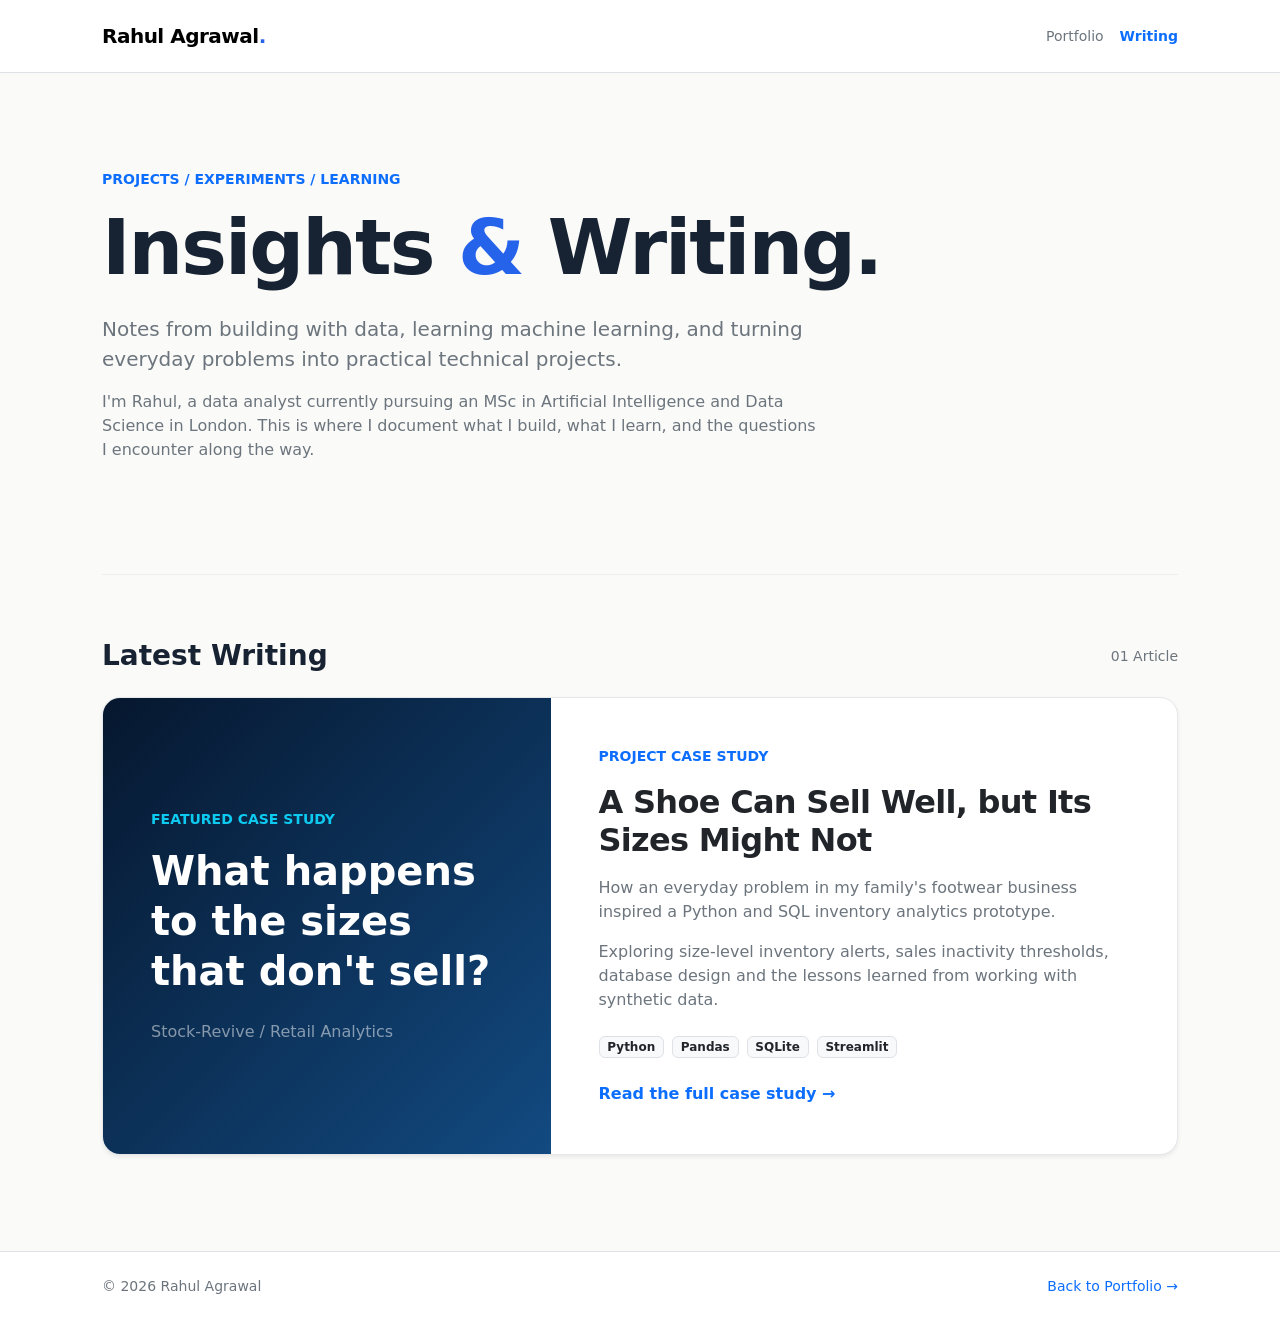
==== blog/index.html @ 44a7d23a "Add technical blog and Stock-Revive case study" ====
<!DOCTYPE html>
<html lang="en">

<head>
    <meta charset="UTF-8">
    <meta name="viewport" content="width=device-width, initial-scale=1.0">

    <title>Insights & Writing | Rahul Agrawal</title>

    <meta name="description"
          content="Technical articles, data analytics projects,
          machine learning experiments and learning notes by Rahul Agrawal.">

    <link href="https://cdn.jsdelivr.net/npm/bootstrap@5.3.3/dist/css/bootstrap.min.css"
          rel="stylesheet">

    <style>
        body {
            font-family: system-ui, -apple-system, "Segoe UI", sans-serif;
            background-color: #fafaf8;
            color: #172333;
        }

        .blog-container {
            max-width: 1100px;
        }

        .brand {
            font-weight: 750;
            letter-spacing: -0.5px;
        }

        .hero-title {
            font-size: clamp(2.5rem, 6vw, 4.8rem);
            font-weight: 750;
            letter-spacing: -2px;
            line-height: 1.1;
        }

        .accent {
            color: #2563eb;
        }

        .article-card {
            border: 1px solid #e5e7eb;
            border-radius: 18px;
            overflow: hidden;
            transition: transform .2s, box-shadow .2s;
        }

        .article-card:hover {
            transform: translateY(-4px);
            box-shadow: 0 14px 30px rgba(0,0,0,.06);
        }

        .article-visual {
            min-height: 280px;
            background: linear-gradient(135deg, #06172e, #124a81);
        }

        .article-title {
            font-size: clamp(1.5rem, 3vw, 2rem);
            font-weight: 700;
            letter-spacing: -0.7px;
        }

        .article-link {
            text-decoration: none;
            font-weight: 600;
        }

        .article-link:hover {
            text-decoration: underline;
        }
    </style>
</head>

<body>

    <!-- Blog navigation -->
    <nav class="navbar navbar-light bg-white border-bottom py-3">
        <div class="container blog-container">
            <a class="navbar-brand brand" href="../index.html">
                Rahul Agrawal<span class="accent">.</span>
            </a>

            <div class="d-flex align-items-center gap-3">
                <a href="../index.html"
                   class="text-decoration-none text-secondary small">
                    Portfolio
                </a>

                <a href="index.html"
                   class="text-decoration-none fw-semibold small">
                    Writing
                </a>
            </div>
        </div>
    </nav>

    <main class="container blog-container">

        <!-- Blog introduction -->
        <section class="py-5 my-md-5">

            <p class="text-uppercase text-primary fw-semibold small">
                Projects / Experiments / Learning
            </p>

            <h1 class="hero-title mb-4">
                Insights<span class="accent"> & </span>Writing.
            </h1>

            <p class="lead text-secondary col-lg-8">
                Notes from building with data, learning machine
                learning, and turning everyday problems into
                practical technical projects.
            </p>

            <p class="text-secondary col-lg-8">
                I'm Rahul, a data analyst currently pursuing an MSc
                in Artificial Intelligence and Data Science in London.
                This is where I document what I build, what I learn,
                and the questions I encounter along the way.
            </p>

        </section>

        <hr class="border-secondary-subtle">

        <!-- Featured articles -->
        <section class="py-5" aria-labelledby="featured-title">

            <div class="d-flex justify-content-between
                        align-items-center mb-4">

                <h2 id="featured-title" class="h3 fw-bold mb-0">
                    Latest Writing
                </h2>

                <span class="text-secondary small">
                    01 Article
                </span>
            </div>

            <article class="card article-card bg-white shadow-sm">

                <div class="row g-0">

                    <div class="col-lg-5">
                        <div class="article-visual h-100
                                    d-flex flex-column
                                    justify-content-center p-4 p-md-5">

                            <span class="text-info text-uppercase
                                         fw-semibold small mb-3">
                                Featured Case Study
                            </span>

                            <div class="text-white
                                        display-6 fw-bold lh-sm">
                                What happens to the
                                sizes that don't sell?
                            </div>

                            <p class="text-white-50 mt-4 mb-0">
                                Stock-Revive / Retail Analytics
                            </p>
                        </div>
                    </div>

                    <div class="col-lg-7">
                        <div class="card-body p-4 p-md-5">

                            <p class="text-uppercase text-primary
                                      small fw-semibold mb-3">
                                Project Case Study
                            </p>

                            <h3 class="article-title mb-3">
                                A Shoe Can Sell Well,
                                but Its Sizes Might Not
                            </h3>

                            <p class="text-secondary">
                                How an everyday problem in my family's
                                footwear business inspired a Python
                                and SQL inventory analytics prototype.
                            </p>

                            <p class="text-secondary">
                                Exploring size-level inventory alerts,
                                sales inactivity thresholds, database
                                design and the lessons learned from
                                working with synthetic data.
                            </p>

                            <div class="d-flex flex-wrap gap-2 my-4">
                                <span class="badge bg-light text-dark border">Python</span>
                                <span class="badge bg-light text-dark border">Pandas</span>
                                <span class="badge bg-light text-dark border">SQLite</span>
                                <span class="badge bg-light text-dark border">Streamlit</span>
                            </div>

                            <a href="stock-revive.html"
                               class="article-link">
                                Read the full case study &rarr;
                            </a>

                        </div>
                    </div>

                </div>

            </article>

        </section>

    </main>

    <!-- Footer -->
    <footer class="border-top bg-white py-4 mt-5">
        <div class="container blog-container
                    d-flex flex-column flex-md-row
                    justify-content-between gap-2">

            <span class="text-secondary small">
                &copy; 2026 Rahul Agrawal
            </span>

            <a href="../index.html"
               class="small text-decoration-none">
                Back to Portfolio &rarr;
            </a>

        </div>
    </footer>

    <script src="https://cdn.jsdelivr.net/npm/bootstrap@5.3.3/dist/js/bootstrap.bundle.min.js"></script>

</body>
</html>
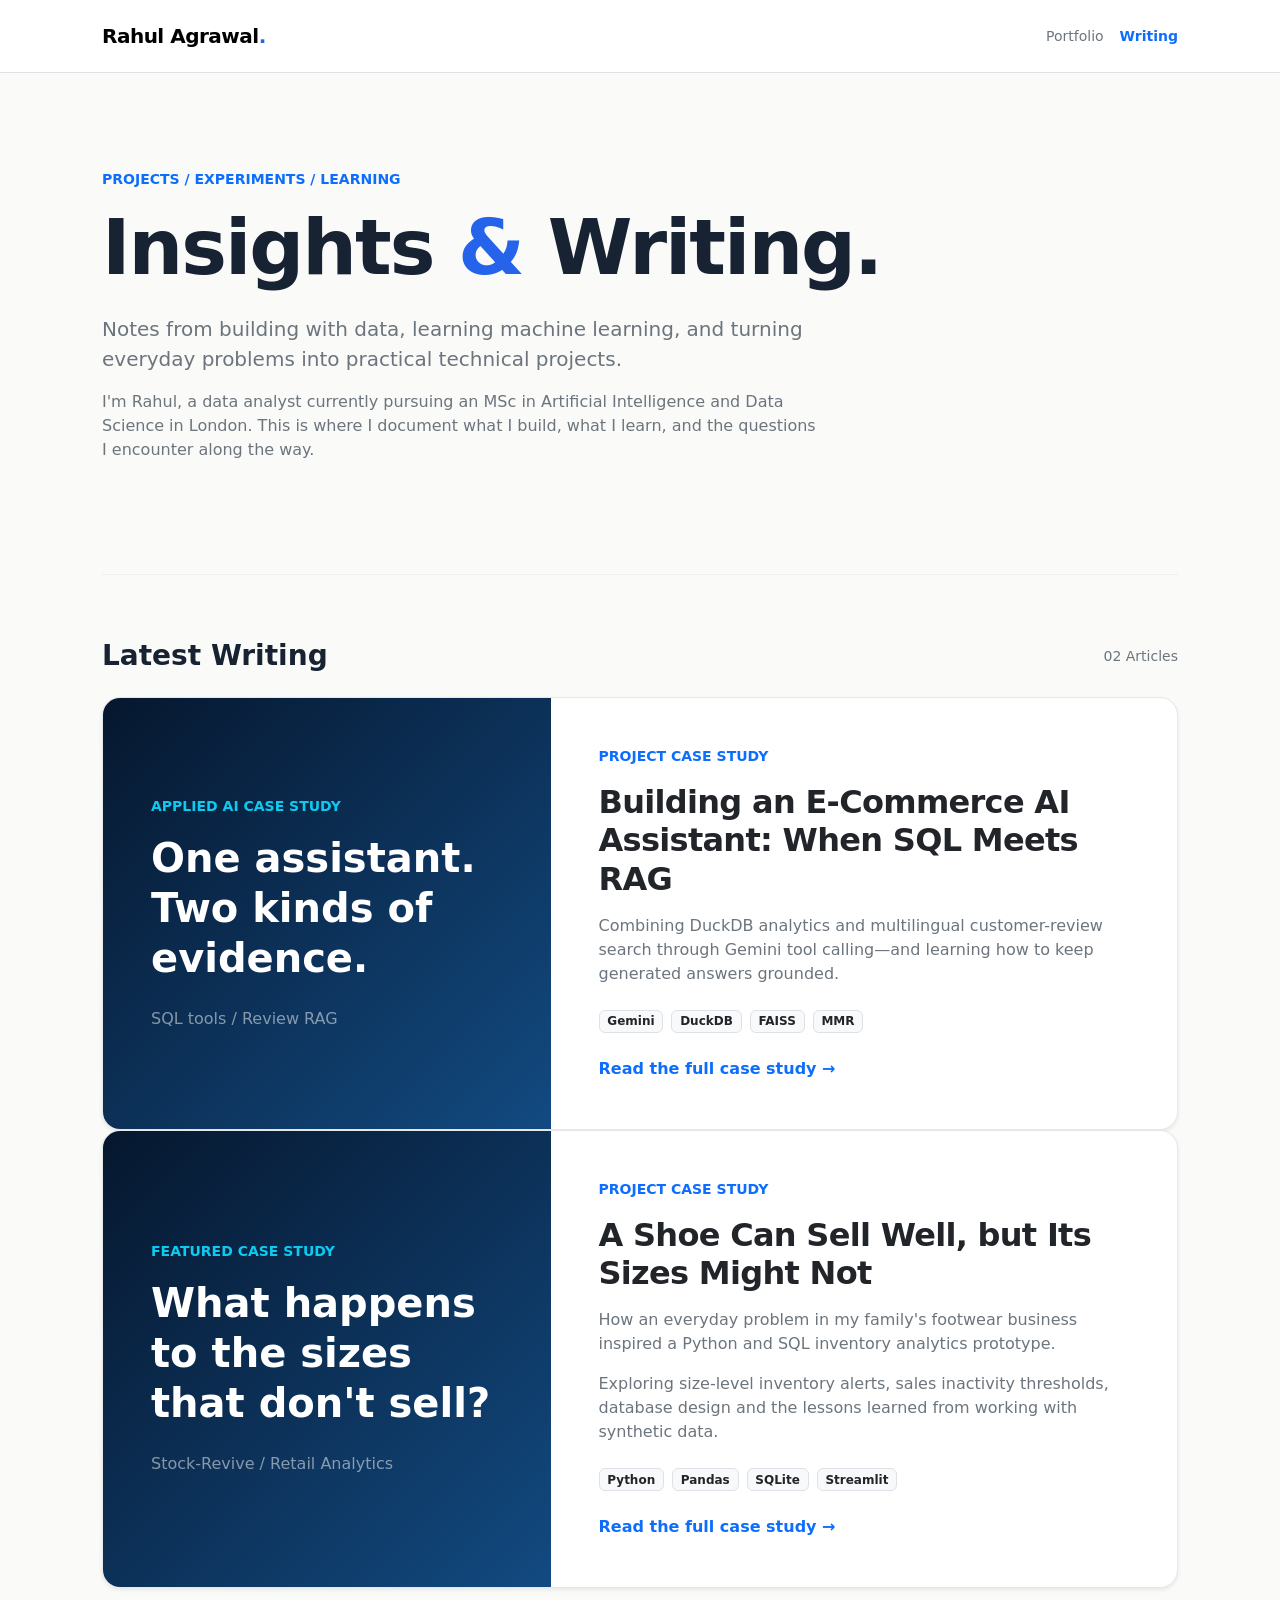
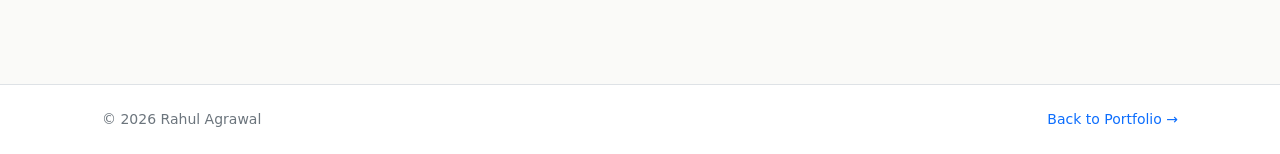
==== commit 0f426b53: "Publish research-backed e-commerce AI assistant case study" ====
--- a/blog/index.html
+++ b/blog/index.html
@@ -1,4 +1,3 @@
-
 <!DOCTYPE html>
 <html lang="en">
 
@@ -8,12 +7,10 @@
 
     <title>Insights & Writing | Rahul Agrawal</title>
 
-    <meta name="description"
-          content="Technical articles, data analytics projects,
+    <meta name="description" content="Technical articles, data analytics projects,
           machine learning experiments and learning notes by Rahul Agrawal.">
 
-    <link href="https://cdn.jsdelivr.net/npm/bootstrap@5.3.3/dist/css/bootstrap.min.css"
-          rel="stylesheet">
+    <link href="https://cdn.jsdelivr.net/npm/bootstrap@5.3.3/dist/css/bootstrap.min.css" rel="stylesheet">
 
     <style>
         body {
@@ -51,7 +48,7 @@
 
         .article-card:hover {
             transform: translateY(-4px);
-            box-shadow: 0 14px 30px rgba(0,0,0,.06);
+            box-shadow: 0 14px 30px rgba(0, 0, 0, .06);
         }
 
         .article-visual {
@@ -86,13 +83,11 @@
             </a>
 
             <div class="d-flex align-items-center gap-3">
-                <a href="../index.html"
-                   class="text-decoration-none text-secondary small">
+                <a href="../index.html" class="text-decoration-none text-secondary small">
                     Portfolio
                 </a>
 
-                <a href="index.html"
-                   class="text-decoration-none fw-semibold small">
+                <a href="index.html" class="text-decoration-none fw-semibold small">
                     Writing
                 </a>
             </div>
@@ -140,9 +135,38 @@
                 </h2>
 
                 <span class="text-secondary small">
-                    01 Article
+                    02 Articles
                 </span>
             </div>
+
+                        <article class="card article-card bg-white shadow-sm mt-4">
+                <div class="row g-0">
+                    <div class="col-lg-5">
+                        <div class="article-visual h-100 d-flex flex-column justify-content-center p-4 p-md-5">
+                            <span class="text-info text-uppercase fw-semibold small mb-3">Applied AI Case Study</span>
+                            <div class="text-white display-6 fw-bold lh-sm">One assistant.<br>Two kinds of evidence.
+                            </div>
+                            <p class="text-white-50 mt-4 mb-0">SQL tools / Review RAG</p>
+                        </div>
+                    </div>
+                    <div class="col-lg-7">
+                        <div class="card-body p-4 p-md-5">
+                            <p class="text-uppercase text-primary small fw-semibold mb-3">Project Case Study</p>
+                            <h3 class="article-title mb-3">Building an E-Commerce AI Assistant: When SQL Meets RAG</h3>
+                            <p class="text-secondary">Combining DuckDB analytics and multilingual customer-review search
+                                through Gemini tool calling—and learning how to keep generated answers grounded.</p>
+                            <div class="d-flex flex-wrap gap-2 my-4">
+                                <span class="badge bg-light text-dark border">Gemini</span>
+                                <span class="badge bg-light text-dark border">DuckDB</span>
+                                <span class="badge bg-light text-dark border">FAISS</span>
+                                <span class="badge bg-light text-dark border">MMR</span>
+                            </div>
+                            <a class="article-link" href="ecommerce-ai-assistant.html">Read the full case study
+                                &rarr;</a>
+                        </div>
+                    </div>
+                </div>
+            </article>
 
             <article class="card article-card bg-white shadow-sm">
 
@@ -203,8 +227,7 @@
                                 <span class="badge bg-light text-dark border">Streamlit</span>
                             </div>
 
-                            <a href="stock-revive.html"
-                               class="article-link">
+                            <a href="stock-revive.html" class="article-link">
                                 Read the full case study &rarr;
                             </a>
 
@@ -214,6 +237,8 @@
                 </div>
 
             </article>
+
+
 
         </section>
 
@@ -229,8 +254,7 @@
                 &copy; 2026 Rahul Agrawal
             </span>
 
-            <a href="../index.html"
-               class="small text-decoration-none">
+            <a href="../index.html" class="small text-decoration-none">
                 Back to Portfolio &rarr;
             </a>
 
@@ -240,4 +264,5 @@
     <script src="https://cdn.jsdelivr.net/npm/bootstrap@5.3.3/dist/js/bootstrap.bundle.min.js"></script>
 
 </body>
-</html>
+
+</html>
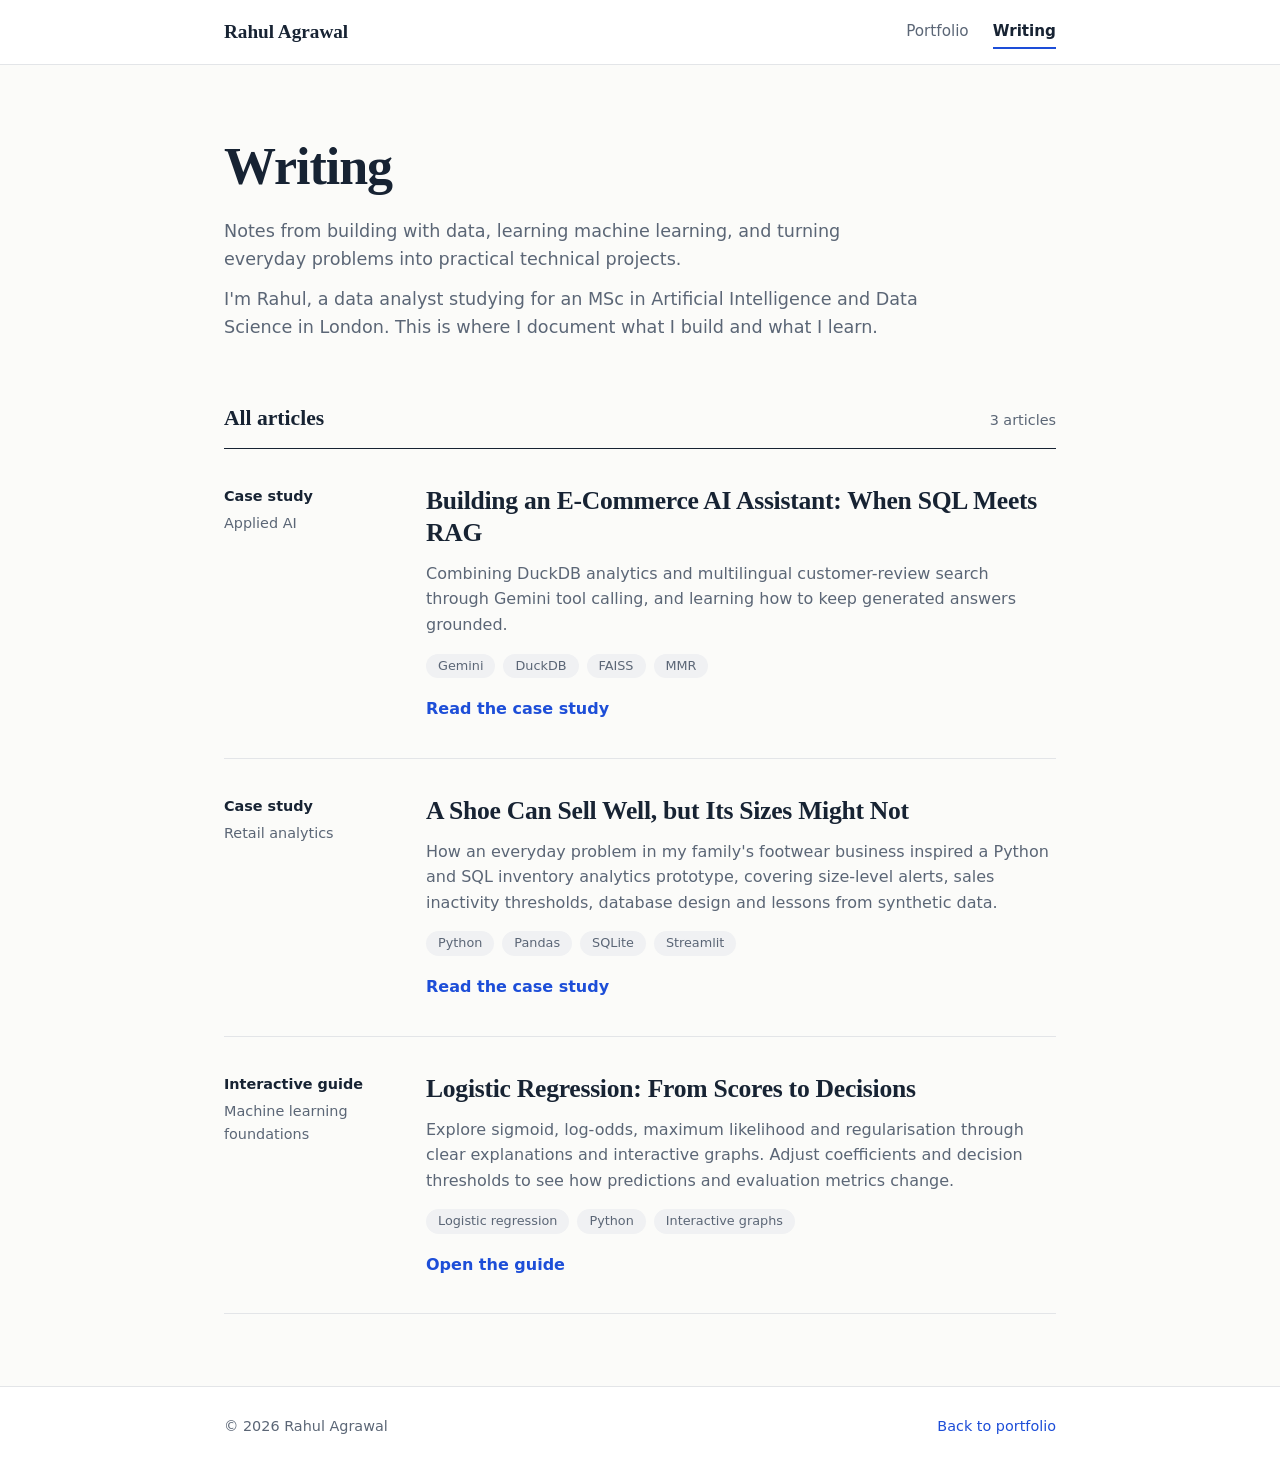
==== commit dc7b1ae5: "Add interactive logistic regression article and organize portfolio" ====
--- a/blog/index.html
+++ b/blog/index.html
@@ -4,264 +4,108 @@
 <head>
     <meta charset="UTF-8">
     <meta name="viewport" content="width=device-width, initial-scale=1.0">
-
-    <title>Insights & Writing | Rahul Agrawal</title>
-
-    <meta name="description" content="Technical articles, data analytics projects,
-          machine learning experiments and learning notes by Rahul Agrawal.">
-
-    <link href="https://cdn.jsdelivr.net/npm/bootstrap@5.3.3/dist/css/bootstrap.min.css" rel="stylesheet">
-
-    <style>
-        body {
-            font-family: system-ui, -apple-system, "Segoe UI", sans-serif;
-            background-color: #fafaf8;
-            color: #172333;
-        }
-
-        .blog-container {
-            max-width: 1100px;
-        }
-
-        .brand {
-            font-weight: 750;
-            letter-spacing: -0.5px;
-        }
-
-        .hero-title {
-            font-size: clamp(2.5rem, 6vw, 4.8rem);
-            font-weight: 750;
-            letter-spacing: -2px;
-            line-height: 1.1;
-        }
-
-        .accent {
-            color: #2563eb;
-        }
-
-        .article-card {
-            border: 1px solid #e5e7eb;
-            border-radius: 18px;
-            overflow: hidden;
-            transition: transform .2s, box-shadow .2s;
-        }
-
-        .article-card:hover {
-            transform: translateY(-4px);
-            box-shadow: 0 14px 30px rgba(0, 0, 0, .06);
-        }
-
-        .article-visual {
-            min-height: 280px;
-            background: linear-gradient(135deg, #06172e, #124a81);
-        }
-
-        .article-title {
-            font-size: clamp(1.5rem, 3vw, 2rem);
-            font-weight: 700;
-            letter-spacing: -0.7px;
-        }
-
-        .article-link {
-            text-decoration: none;
-            font-weight: 600;
-        }
-
-        .article-link:hover {
-            text-decoration: underline;
-        }
-    </style>
+    <title>Writing | Rahul Agrawal</title>
+    <meta name="description"
+        content="Technical articles, data analytics projects, machine learning experiments and learning notes by Rahul Agrawal.">
+    <link rel="stylesheet" href="styles/style.css">
 </head>
 
 <body>
 
-    <!-- Blog navigation -->
-    <nav class="navbar navbar-light bg-white border-bottom py-3">
-        <div class="container blog-container">
-            <a class="navbar-brand brand" href="../index.html">
-                Rahul Agrawal<span class="accent">.</span>
-            </a>
+    <header class="site-header">
+        <div class="wrap">
+            <a class="brand" href="../index.html">Rahul Agrawal</a>
+            <nav class="site-nav" aria-label="Main">
+                <a href="../index.html">Portfolio</a>
+                <a href="index.html" aria-current="page">Writing</a>
+            </nav>
+        </div>
+    </header>
 
-            <div class="d-flex align-items-center gap-3">
-                <a href="../index.html" class="text-decoration-none text-secondary small">
-                    Portfolio
-                </a>
+    <main class="wrap">
 
-                <a href="index.html" class="text-decoration-none fw-semibold small">
-                    Writing
-                </a>
-            </div>
-        </div>
-    </nav>
-
-    <main class="container blog-container">
-
-        <!-- Blog introduction -->
-        <section class="py-5 my-md-5">
-
-            <p class="text-uppercase text-primary fw-semibold small">
-                Projects / Experiments / Learning
-            </p>
-
-            <h1 class="hero-title mb-4">
-                Insights<span class="accent"> & </span>Writing.
-            </h1>
-
-            <p class="lead text-secondary col-lg-8">
-                Notes from building with data, learning machine
-                learning, and turning everyday problems into
-                practical technical projects.
-            </p>
-
-            <p class="text-secondary col-lg-8">
-                I'm Rahul, a data analyst currently pursuing an MSc
-                in Artificial Intelligence and Data Science in London.
-                This is where I document what I build, what I learn,
-                and the questions I encounter along the way.
-            </p>
-
+        <section class="intro">
+            <h1>Writing</h1>
+            <p>Notes from building with data, learning machine learning, and turning everyday problems into practical
+                technical projects.</p>
+            <p>I'm Rahul, a data analyst studying for an MSc in Artificial Intelligence and Data Science in London. This
+                is where I document what I build and what I learn.</p>
         </section>
 
-        <hr class="border-secondary-subtle">
-
-        <!-- Featured articles -->
-        <section class="py-5" aria-labelledby="featured-title">
-
-            <div class="d-flex justify-content-between
-                        align-items-center mb-4">
-
-                <h2 id="featured-title" class="h3 fw-bold mb-0">
-                    Latest Writing
-                </h2>
-
-                <span class="text-secondary small">
-                    02 Articles
-                </span>
+        <section aria-labelledby="articles-title">
+            <div class="section-head">
+                <h2 id="articles-title">All articles</h2>
+                <span>3 articles</span>
             </div>
 
-                        <article class="card article-card bg-white shadow-sm mt-4">
-                <div class="row g-0">
-                    <div class="col-lg-5">
-                        <div class="article-visual h-100 d-flex flex-column justify-content-center p-4 p-md-5">
-                            <span class="text-info text-uppercase fw-semibold small mb-3">Applied AI Case Study</span>
-                            <div class="text-white display-6 fw-bold lh-sm">One assistant.<br>Two kinds of evidence.
-                            </div>
-                            <p class="text-white-50 mt-4 mb-0">SQL tools / Review RAG</p>
-                        </div>
-                    </div>
-                    <div class="col-lg-7">
-                        <div class="card-body p-4 p-md-5">
-                            <p class="text-uppercase text-primary small fw-semibold mb-3">Project Case Study</p>
-                            <h3 class="article-title mb-3">Building an E-Commerce AI Assistant: When SQL Meets RAG</h3>
-                            <p class="text-secondary">Combining DuckDB analytics and multilingual customer-review search
-                                through Gemini tool calling—and learning how to keep generated answers grounded.</p>
-                            <div class="d-flex flex-wrap gap-2 my-4">
-                                <span class="badge bg-light text-dark border">Gemini</span>
-                                <span class="badge bg-light text-dark border">DuckDB</span>
-                                <span class="badge bg-light text-dark border">FAISS</span>
-                                <span class="badge bg-light text-dark border">MMR</span>
-                            </div>
-                            <a class="article-link" href="ecommerce-ai-assistant.html">Read the full case study
-                                &rarr;</a>
-                        </div>
-                    </div>
+            <article class="post">
+                <div class="post-meta">
+                    <span class="post-type">Case study</span>
+                    Applied AI
+                </div>
+                <div>
+                    <h3><a href="ecommerce-ai-assistant.html">Building an E-Commerce AI Assistant: When SQL Meets
+                            RAG</a></h3>
+                    <p>Combining DuckDB analytics and multilingual customer-review search through Gemini tool calling,
+                        and learning how to keep generated answers grounded.</p>
+                    <ul class="tags" aria-label="Topics">
+                        <li>Gemini</li>
+                        <li>DuckDB</li>
+                        <li>FAISS</li>
+                        <li>MMR</li>
+                    </ul>
+                    <a class="read-link" href="ecommerce-ai-assistant.html">Read the case study</a>
                 </div>
             </article>
 
-            <article class="card article-card bg-white shadow-sm">
-
-                <div class="row g-0">
-
-                    <div class="col-lg-5">
-                        <div class="article-visual h-100
-                                    d-flex flex-column
-                                    justify-content-center p-4 p-md-5">
-
-                            <span class="text-info text-uppercase
-                                         fw-semibold small mb-3">
-                                Featured Case Study
-                            </span>
-
-                            <div class="text-white
-                                        display-6 fw-bold lh-sm">
-                                What happens to the
-                                sizes that don't sell?
-                            </div>
-
-                            <p class="text-white-50 mt-4 mb-0">
-                                Stock-Revive / Retail Analytics
-                            </p>
-                        </div>
-                    </div>
-
-                    <div class="col-lg-7">
-                        <div class="card-body p-4 p-md-5">
-
-                            <p class="text-uppercase text-primary
-                                      small fw-semibold mb-3">
-                                Project Case Study
-                            </p>
-
-                            <h3 class="article-title mb-3">
-                                A Shoe Can Sell Well,
-                                but Its Sizes Might Not
-                            </h3>
-
-                            <p class="text-secondary">
-                                How an everyday problem in my family's
-                                footwear business inspired a Python
-                                and SQL inventory analytics prototype.
-                            </p>
-
-                            <p class="text-secondary">
-                                Exploring size-level inventory alerts,
-                                sales inactivity thresholds, database
-                                design and the lessons learned from
-                                working with synthetic data.
-                            </p>
-
-                            <div class="d-flex flex-wrap gap-2 my-4">
-                                <span class="badge bg-light text-dark border">Python</span>
-                                <span class="badge bg-light text-dark border">Pandas</span>
-                                <span class="badge bg-light text-dark border">SQLite</span>
-                                <span class="badge bg-light text-dark border">Streamlit</span>
-                            </div>
-
-                            <a href="stock-revive.html" class="article-link">
-                                Read the full case study &rarr;
-                            </a>
-
-                        </div>
-                    </div>
-
+            <article class="post">
+                <div class="post-meta">
+                    <span class="post-type">Case study</span>
+                    Retail analytics
                 </div>
-
+                <div>
+                    <h3><a href="stock-revive.html">A Shoe Can Sell Well, but Its Sizes Might Not</a></h3>
+                    <p>How an everyday problem in my family's footwear business inspired a Python and SQL inventory
+                        analytics prototype, covering size-level alerts, sales inactivity thresholds, database design
+                        and lessons from synthetic data.</p>
+                    <ul class="tags" aria-label="Topics">
+                        <li>Python</li>
+                        <li>Pandas</li>
+                        <li>SQLite</li>
+                        <li>Streamlit</li>
+                    </ul>
+                    <a class="read-link" href="stock-revive.html">Read the case study</a>
+                </div>
             </article>
 
-
-
+            <article class="post">
+                <div class="post-meta">
+                    <span class="post-type">Interactive guide</span>
+                    Machine learning foundations
+                </div>
+                <div>
+                    <h3><a href="logistic-regression.html">Logistic Regression: From Scores to Decisions</a></h3>
+                    <p>Explore sigmoid, log-odds, maximum likelihood and regularisation through clear explanations and
+                        interactive graphs. Adjust coefficients and decision thresholds to see how predictions and
+                        evaluation metrics change.</p>
+                    <ul class="tags" aria-label="Topics">
+                        <li>Logistic regression</li>
+                        <li>Python</li>
+                        <li>Interactive graphs</li>
+                    </ul>
+                    <a class="read-link" href="logistic-regression.html">Open the guide</a>
+                </div>
+            </article>
         </section>
 
     </main>
 
-    <!-- Footer -->
-    <footer class="border-top bg-white py-4 mt-5">
-        <div class="container blog-container
-                    d-flex flex-column flex-md-row
-                    justify-content-between gap-2">
-
-            <span class="text-secondary small">
-                &copy; 2026 Rahul Agrawal
-            </span>
-
-            <a href="../index.html" class="small text-decoration-none">
-                Back to Portfolio &rarr;
-            </a>
-
+    <footer class="site-footer">
+        <div class="wrap">
+            <span>&copy; 2026 Rahul Agrawal</span>
+            <a href="../index.html">Back to portfolio</a>
         </div>
     </footer>
-
-    <script src="https://cdn.jsdelivr.net/npm/bootstrap@5.3.3/dist/js/bootstrap.bundle.min.js"></script>
 
 </body>
 
--- a/blog/styles/style.css
+++ b/blog/styles/style.css
@@ -0,0 +1,719 @@
+/* ==========================================================
+   Blog stylesheet: shared by the landing page and all articles
+   ========================================================== */
+
+/* ---------- Design tokens ---------- */
+:root {
+    --bg: #fbfbf9;
+    --surface: #fff;
+    --ink: #172333;
+    --muted: #5b6676;
+    --line: #e3e5e8;
+    --accent: #1d4ed8;
+    --tint: #eef3fd;
+    --tint-line: #cbdcf7;
+    --navy: #0b1b30;
+    --serif: Charter, "Iowan Old Style", "Palatino Linotype", Georgia, serif;
+    --sans: system-ui, -apple-system, "Segoe UI", Roboto, sans-serif;
+}
+
+/* ---------- Base ---------- */
+* {
+    box-sizing: border-box;
+}
+
+html {
+    scroll-behavior: smooth;
+}
+
+body {
+    margin: 0;
+    background: var(--bg);
+    color: var(--ink);
+    font-family: var(--sans);
+    line-height: 1.6;
+    -webkit-font-smoothing: antialiased;
+}
+
+a {
+    color: var(--accent);
+    text-underline-offset: 3px;
+}
+
+a:focus-visible {
+    outline: 2px solid var(--accent);
+    outline-offset: 3px;
+    border-radius: 2px;
+}
+
+.wrap {
+    max-width: 880px;
+    margin: 0 auto;
+    padding: 0 24px;
+}
+
+.prose {
+    max-width: 700px;
+    margin-inline: auto;
+}
+
+.visually-hidden {
+    position: absolute;
+    width: 1px;
+    height: 1px;
+    overflow: hidden;
+    clip: rect(0 0 0 0);
+    white-space: nowrap;
+}
+
+/* ---------- Header and footer ---------- */
+.site-header {
+    background: var(--surface);
+    border-bottom: 1px solid var(--line);
+}
+
+.site-header .wrap {
+    display: flex;
+    justify-content: space-between;
+    align-items: center;
+    height: 64px;
+}
+
+.brand {
+    font-family: var(--serif);
+    font-size: 1.2rem;
+    font-weight: 700;
+    color: var(--ink);
+    text-decoration: none;
+}
+
+.site-nav {
+    display: flex;
+    gap: 24px;
+    font-size: .95rem;
+}
+
+.site-nav a {
+    color: var(--muted);
+    text-decoration: none;
+    padding: 4px 0;
+    border-bottom: 2px solid transparent;
+}
+
+.site-nav a:hover {
+    color: var(--ink);
+}
+
+.site-nav a[aria-current="page"] {
+    color: var(--ink);
+    font-weight: 600;
+    border-bottom-color: var(--accent);
+}
+
+.site-footer {
+    margin-top: 72px;
+    border-top: 1px solid var(--line);
+    background: var(--surface);
+    padding: 28px 0;
+    font-size: .9rem;
+    color: var(--muted);
+}
+
+.site-footer .wrap {
+    display: flex;
+    justify-content: space-between;
+    gap: 12px;
+    flex-wrap: wrap;
+}
+
+.site-footer a {
+    text-decoration: none;
+}
+
+.site-footer .links {
+    display: flex;
+    gap: 20px;
+    flex-wrap: wrap;
+}
+
+/* ---------- Shared components ---------- */
+.tags {
+    list-style: none;
+    padding: 0;
+    margin: 0 0 18px;
+    display: flex;
+    flex-wrap: wrap;
+    gap: 8px;
+}
+
+.tags li {
+    font-size: .8rem;
+    color: var(--muted);
+    background: #f0f1f3;
+    border-radius: 999px;
+    padding: 2px 12px;
+}
+
+.btns {
+    display: flex;
+    flex-wrap: wrap;
+    gap: 10px;
+}
+
+.btn {
+    display: inline-block;
+    padding: 9px 18px;
+    border-radius: 8px;
+    border: 1px solid var(--accent);
+    font-weight: 600;
+    font-size: .95rem;
+    text-decoration: none;
+}
+
+.btn-primary {
+    background: var(--accent);
+    color: #fff;
+}
+
+.btn-primary:hover {
+    background: #1a43b3;
+}
+
+.btn-outline {
+    color: var(--accent);
+    background: transparent;
+}
+
+.btn-outline:hover {
+    background: var(--tint);
+}
+
+/* ==========================================================
+   Landing page
+   ========================================================== */
+.intro {
+    padding: 72px 0 48px;
+}
+
+.intro h1 {
+    font-family: var(--serif);
+    font-size: clamp(2.25rem, 5vw, 3.25rem);
+    line-height: 1.15;
+    letter-spacing: -0.02em;
+    margin: 0 0 20px;
+}
+
+.intro p {
+    max-width: 62ch;
+    margin: 0 0 12px;
+    color: var(--muted);
+    font-size: 1.1rem;
+}
+
+.section-head {
+    display: flex;
+    justify-content: space-between;
+    align-items: baseline;
+    border-bottom: 1px solid var(--ink);
+    padding-bottom: 12px;
+}
+
+.section-head h2 {
+    font-family: var(--serif);
+    font-size: 1.35rem;
+    margin: 0;
+}
+
+.section-head span {
+    color: var(--muted);
+    font-size: .9rem;
+}
+
+.post {
+    display: grid;
+    grid-template-columns: 170px 1fr;
+    gap: 32px;
+    padding: 36px 0;
+    border-bottom: 1px solid var(--line);
+}
+
+.post-meta {
+    font-size: .9rem;
+    color: var(--muted);
+}
+
+.post-type {
+    display: block;
+    font-weight: 600;
+    color: var(--ink);
+    margin-bottom: 4px;
+}
+
+.post h3 {
+    font-family: var(--serif);
+    font-size: 1.6rem;
+    line-height: 1.25;
+    letter-spacing: -0.01em;
+    margin: 0 0 12px;
+}
+
+.post h3 a {
+    color: var(--ink);
+    text-decoration: none;
+}
+
+.post h3 a:hover {
+    color: var(--accent);
+}
+
+.post p {
+    margin: 0 0 16px;
+    color: var(--muted);
+    max-width: 62ch;
+}
+
+.read-link {
+    font-weight: 600;
+    text-decoration: none;
+}
+
+.read-link:hover {
+    text-decoration: underline;
+    text-underline-offset: 3px;
+}
+
+/* ==========================================================
+   Article pages
+   ========================================================== */
+.article-head {
+    padding: 48px 0 0;
+}
+
+.back {
+    font-size: .92rem;
+    text-decoration: none;
+}
+
+.back:hover {
+    text-decoration: underline;
+}
+
+.kind {
+    margin: 28px 0 12px;
+    font-size: .92rem;
+    font-weight: 600;
+    color: var(--muted);
+}
+
+.article-title {
+    font-family: var(--serif);
+    font-size: clamp(2rem, 4.6vw, 3rem);
+    line-height: 1.15;
+    letter-spacing: -.02em;
+    font-weight: 700;
+    margin: 0 0 20px;
+}
+
+.article-subtitle {
+    font-size: clamp(1.08rem, 2vw, 1.25rem);
+    line-height: 1.6;
+    color: var(--muted);
+    margin: 0 0 28px;
+}
+
+.byline {
+    display: flex;
+    flex-wrap: wrap;
+    justify-content: space-between;
+    gap: 8px 24px;
+    padding: 16px 0;
+    border-top: 1px solid var(--line);
+    border-bottom: 1px solid var(--line);
+    font-size: .93rem;
+    color: var(--muted);
+}
+
+.byline strong {
+    color: var(--ink);
+}
+
+.hero-cover {
+    display: block;
+    width: 100%;
+    height: auto;
+    margin: 32px 0 20px;
+    border: 1px solid var(--line);
+    border-radius: 10px;
+}
+
+.article-head~.prose .tags,
+.prose>.tags {
+    margin-bottom: 28px;
+}
+
+.contents {
+    background: var(--surface);
+    border: 1px solid var(--line);
+    border-radius: 10px;
+    padding: 18px 24px;
+    margin-bottom: 8px;
+}
+
+.contents h2 {
+    font-family: var(--serif);
+    font-size: 1.05rem;
+    margin: 0 0 8px;
+}
+
+.contents ol {
+    margin: 0;
+    padding-left: 1.2rem;
+    columns: 2;
+    column-gap: 32px;
+    font-size: .93rem;
+}
+
+.contents li {
+    padding: 2px 0;
+    break-inside: avoid;
+}
+
+.contents a {
+    text-decoration: none;
+}
+
+.contents a:hover {
+    text-decoration: underline;
+}
+
+/* Article body */
+.article-body {
+    font-family: var(--serif);
+    font-size: 1.12rem;
+    line-height: 1.8;
+}
+
+.article-body p {
+    margin: 0 0 1.35rem;
+}
+
+.article-body h2 {
+    font-size: clamp(1.5rem, 2.6vw, 1.85rem);
+    line-height: 1.25;
+    letter-spacing: -.01em;
+    font-weight: 700;
+    margin: 3rem 0 1rem;
+    scroll-margin-top: 24px;
+}
+
+.article-body h3 {
+    font-size: 1.22rem;
+    font-weight: 700;
+    margin: 2rem 0 .7rem;
+}
+
+.article-body ul {
+    padding-left: 1.4rem;
+    margin: 0 0 1.35rem;
+}
+
+.article-body li {
+    padding-bottom: .4rem;
+}
+
+.article-body code {
+    font-size: .9em;
+    background: #f0f1f3;
+    padding: 1px 6px;
+    border-radius: 4px;
+}
+
+.article-body figure {
+    margin: 2.2rem 0;
+}
+
+.article-body figure img {
+    display: block;
+    width: 100%;
+    height: auto;
+    border: 1px solid var(--line);
+    border-radius: 10px;
+}
+
+.article-body figcaption {
+    font-family: var(--sans);
+    text-align: center;
+    color: var(--muted);
+    font-size: .88rem;
+    line-height: 1.55;
+    margin-top: .7rem;
+}
+
+/* Callouts */
+.quote-card {
+    border-left: 3px solid var(--accent);
+    background: var(--tint);
+    padding: 1.1rem 1.4rem;
+    border-radius: 0 8px 8px 0;
+    margin: 2rem 0;
+    font-weight: 600;
+    line-height: 1.6;
+}
+
+.note,
+.research-panel {
+    font-family: var(--sans);
+    border: 1px solid var(--line);
+    background: var(--surface);
+    border-radius: 10px;
+    padding: 1.1rem 1.3rem;
+    font-size: .97rem;
+    line-height: 1.65;
+    margin: 0 0 1.5rem;
+}
+
+.research-panel {
+    border-color: var(--tint-line);
+    background: var(--tint);
+    margin: 2rem 0;
+}
+
+.research-panel h3 {
+    margin: 0 0 .5rem;
+    font-size: 1.05rem;
+}
+
+.research-panel p:last-child {
+    margin-bottom: 0;
+}
+
+.code-panel {
+    border-radius: 10px;
+    background: var(--navy);
+    color: #f0f7ff;
+    padding: 1.2rem 1.4rem;
+    font-size: .9rem;
+    overflow-x: auto;
+    line-height: 1.65;
+    margin: 0 0 1.5rem;
+}
+
+.code-panel code {
+    background: none;
+    padding: 0;
+    font-size: inherit;
+}
+
+/* Tables */
+.table-wrap {
+    overflow-x: auto;
+    border: 1px solid var(--line);
+    border-radius: 10px;
+    background: var(--surface);
+    margin: 0 0 1.6rem;
+}
+
+table {
+    width: 100%;
+    border-collapse: collapse;
+    font-family: var(--sans);
+    font-size: .93rem;
+    line-height: 1.5;
+}
+
+th,
+td {
+    text-align: left;
+    vertical-align: top;
+    padding: 12px 16px;
+    border-bottom: 1px solid var(--line);
+}
+
+th {
+    background: #f3f5f8;
+    color: var(--ink);
+    font-weight: 600;
+}
+
+tr:last-child td {
+    border-bottom: 0;
+}
+
+.article-table {
+    min-width: 460px;
+}
+
+.research-map {
+    min-width: 600px;
+}
+
+/* Architecture diagram */
+.architecture {
+    font-family: var(--sans);
+    background: var(--navy);
+    border-radius: 12px;
+    padding: clamp(1.1rem, 3vw, 1.8rem);
+    margin: 2.2rem 0;
+    color: #fff;
+    line-height: 1.5;
+}
+
+.architecture .centerbox {
+    background: #123456;
+    border: 1px solid #4f83ac;
+    border-radius: 10px;
+    padding: .8rem 1rem;
+    text-align: center;
+}
+
+.architecture .routes {
+    display: grid;
+    grid-template-columns: 1fr 1fr;
+    gap: 12px;
+}
+
+.architecture .pathbox {
+    background: #132a48;
+    border: 1px solid #315272;
+    border-radius: 10px;
+    padding: 1rem;
+}
+
+.architecture .route-title {
+    font-weight: 700;
+    font-size: .94rem;
+    color: #d7f0ff;
+}
+
+.architecture .route-desc {
+    font-size: .8rem;
+    color: #b6cbde;
+    margin-top: .4rem;
+}
+
+.architecture .connector {
+    color: #91d9f9;
+    text-align: center;
+    font-weight: 700;
+    font-size: 1.3rem;
+    margin: .25rem 0;
+}
+
+.architecture .note-line {
+    color: #abc7df;
+    text-align: center;
+    font-size: .83rem;
+    margin: 1rem 0 0;
+}
+
+/* Citations and references */
+.ref-cite {
+    font-size: .74em;
+    font-weight: 600;
+    margin-left: .1em;
+    white-space: nowrap;
+}
+
+.ref-cite a {
+    text-decoration: none;
+}
+
+.ref-cite a:hover,
+.ref-cite a:focus-visible {
+    text-decoration: underline;
+}
+
+.references-intro {
+    color: var(--muted);
+    font-size: .98rem;
+}
+
+.reference-list {
+    padding-left: 1.5rem;
+    font-size: .95rem;
+    line-height: 1.65;
+}
+
+.reference-list li {
+    padding: 0 0 1rem .25rem;
+    scroll-margin-top: 24px;
+    overflow-wrap: anywhere;
+}
+
+.reference-list li::marker {
+    font-weight: 700;
+    color: var(--accent);
+}
+
+.reference-list a {
+    font-weight: 600;
+}
+
+.reference-list .source-type {
+    color: var(--muted);
+    font-size: .83rem;
+    display: block;
+    margin-top: .2rem;
+    font-family: var(--sans);
+}
+
+.small-note {
+    color: var(--muted);
+    font-size: .9rem;
+}
+
+/* Project call to action */
+.cta {
+    font-family: var(--sans);
+    background: var(--surface);
+    border: 1px solid var(--line);
+    border-radius: 10px;
+    padding: 1.6rem 1.8rem;
+    margin-top: 3rem;
+}
+
+.article-body .cta h2 {
+    font-size: 1.25rem;
+    margin: 0 0 .6rem;
+}
+
+.cta p {
+    color: var(--muted);
+    font-size: 1rem;
+    line-height: 1.65;
+    margin: 0 0 1rem;
+}
+
+/* ---------- Small screens ---------- */
+@media (max-width: 640px) {
+    .intro {
+        padding: 48px 0 32px;
+    }
+
+    .post {
+        grid-template-columns: 1fr;
+        gap: 12px;
+        padding: 28px 0;
+    }
+
+    .post-meta {
+        order: -1;
+    }
+
+    .article-head {
+        padding-top: 32px;
+    }
+
+    .article-body {
+        font-size: 1.04rem;
+        line-height: 1.75;
+    }
+
+    .contents ol {
+        columns: 1;
+    }
+
+    .architecture .routes {
+        grid-template-columns: 1fr;
+    }
+}
